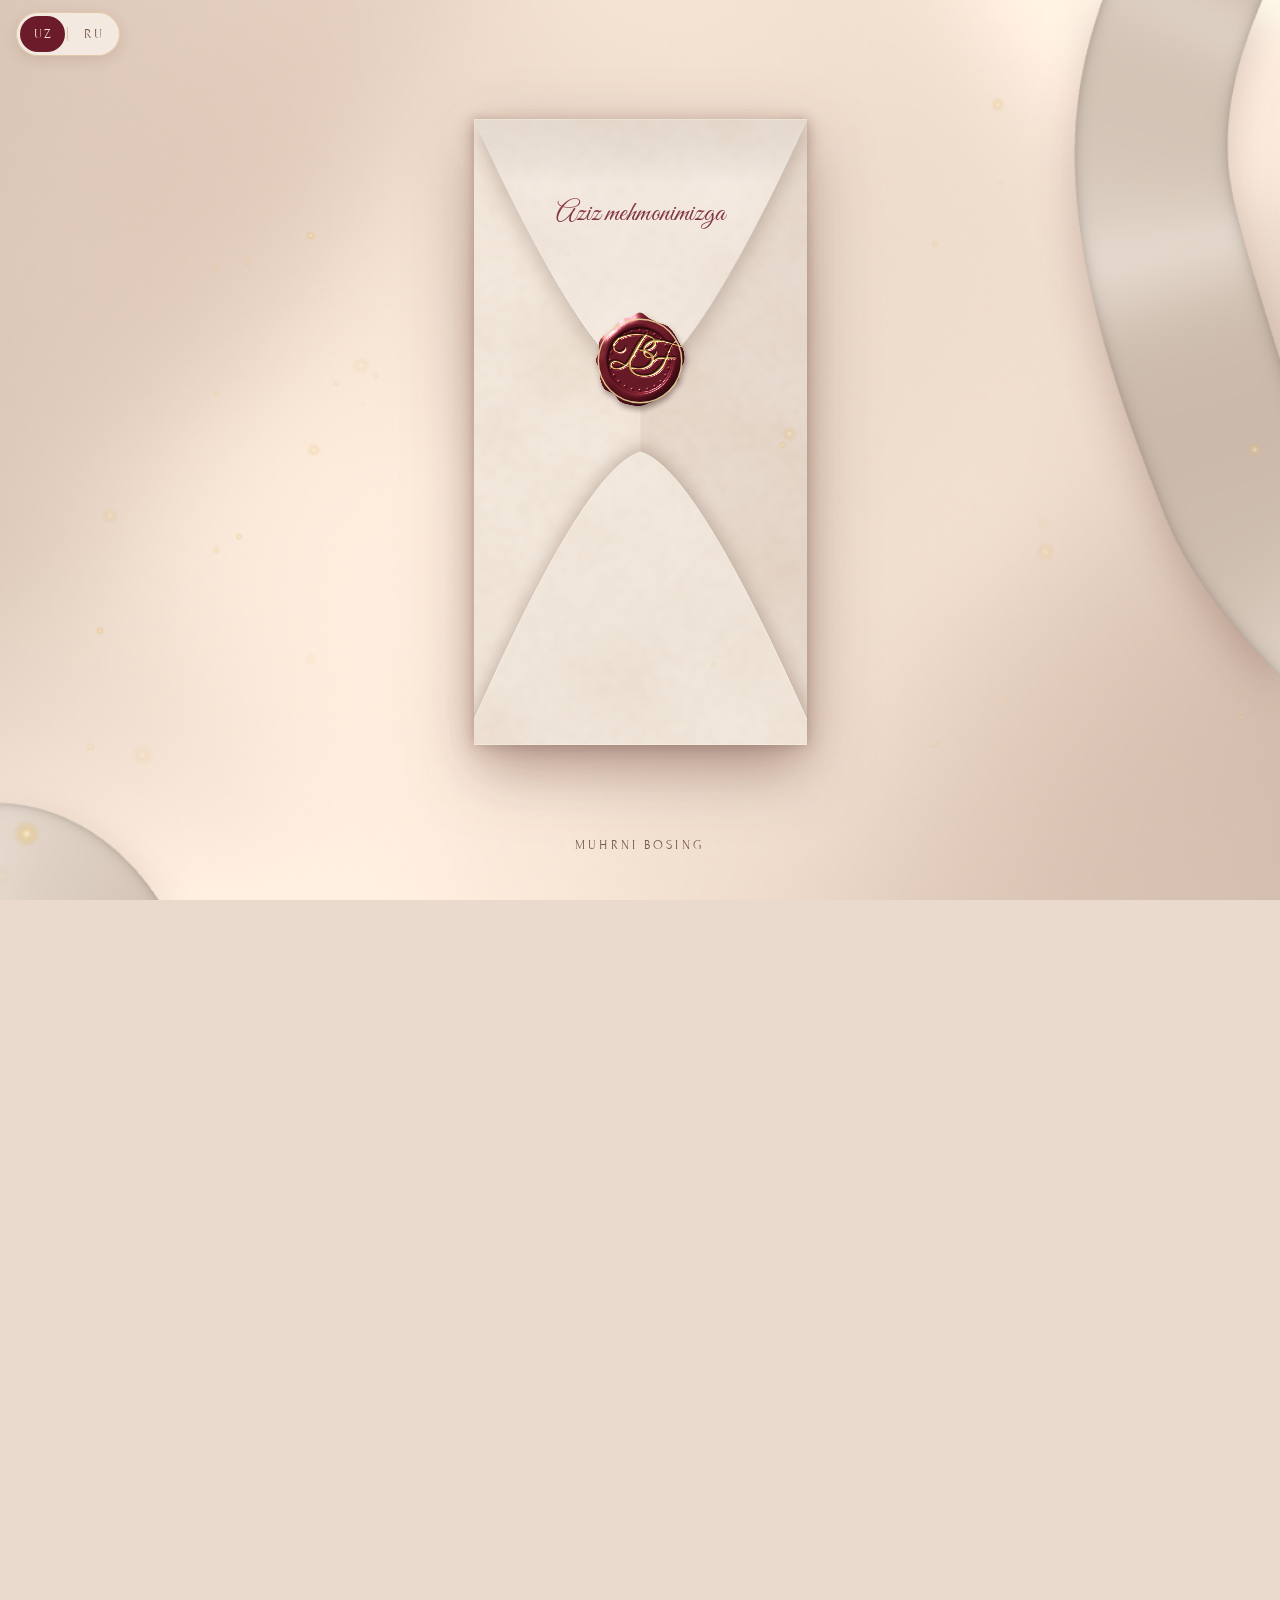
==== index.html @ 84302a56 "Свадебные приглашения Bekzod & Ferangiz - Сайт вечера (11.11.2026, Sofinur Hall): конверт, открытка," ====
<!doctype html>
<html lang="uz">
<head>
  <meta charset="UTF-8" />
  <meta name="viewport" content="width=device-width, initial-scale=1, viewport-fit=cover" />
  <title>Bekzod & Ferangiz · 11.11.2026</title>
  <meta name="description" content="Bekzod & Ferangiz — 11 noyabr 2026, Sofinur Hall, Buxoro. Sizni to‘yimizga taklif qilamiz · Приглашаем вас на нашу свадьбу" />
  <meta property="og:title" content="Bekzod & Ferangiz · 11.11.2026" />
  <meta property="og:description" content="Bu kunni sizsiz tasavvur qilolmaymiz · Без вас этот день не будет полным" />
  <meta name="theme-color" content="#e9dacd" />
  <link rel="icon" href="data:image/svg+xml,%3Csvg xmlns='http://www.w3.org/2000/svg' viewBox='0 0 64 64'%3E%3Ccircle cx='32' cy='32' r='30' fill='%236c1b2b'/%3E%3Ctext x='32' y='42' font-family='serif' font-size='28' text-anchor='middle' fill='%23e3c486'%3EB%26amp;F%3C/text%3E%3C/svg%3E" />
  <link rel="preload" href="assets/fonts/gv-latin.woff2" as="font" type="font/woff2" crossorigin />
  <link rel="preload" href="assets/fonts/fo-latin.woff2" as="font" type="font/woff2" crossorigin />
  <link rel="stylesheet" href="css/fonts.css" />
  <link rel="stylesheet" href="css/style.css" />
</head>
<body class="is-locked">
  <!-- шёлк и ленты (WebGL) -->
  <canvas id="silk" aria-hidden="true"></canvas>
  <canvas id="ribBack" aria-hidden="true"></canvas>

  <!-- верхняя панель -->
  <div class="topbar">
    <div class="lang" role="group" aria-label="Til / Язык">
      <button type="button" data-lang="uz" aria-pressed="true">UZ</button>
      <span class="lang__sep" aria-hidden="true"></span>
      <button type="button" data-lang="ru" aria-pressed="false">RU</button>
    </div>
    <button type="button" class="music" id="musicBtn" aria-pressed="false" hidden>
      <span class="music__bars" aria-hidden="true"><i></i><i></i><i></i><i></i></span>
      <span class="visually-hidden" data-i18n="music">Musiqa</span>
    </button>
  </div>

  <!-- ========== КОНВЕРТ ========== -->
  <div class="intro" id="intro">
    <div class="env" id="env">
      <canvas class="env__back" id="envBack"></canvas>
      <div class="env__slot" id="slot"></div>
      <canvas class="env__pocket" id="envPocket"></canvas>
      <div class="env__flapwrap" id="flapWrap">
        <div class="env__flap" id="flap">
          <div class="env__face env__face--out"><canvas id="flapOut"></canvas><div class="env__shade" id="shadeOut"></div></div>
          <div class="env__face env__face--in"><canvas id="flapIn"></canvas><div class="env__shade env__shade--in" id="shadeIn"></div></div>
          <button type="button" class="seal" id="seal" data-i18n-label="env.hint" aria-label="Muhrni bosing">
            <canvas id="sealCv" width="360" height="360"></canvas>
            <span class="seal__ring" aria-hidden="true"></span>
          </button>
        </div>
      </div>
    </div>
    <p class="intro__hint" id="hint" data-i18n="env.hint">Muhrni bosing</p>
    <canvas id="ribFront" aria-hidden="true"></canvas>
    <canvas id="dust" aria-hidden="true"></canvas>
  </div>

  <main id="main">
    <!-- ========== ОТКРЫТКА ========== -->
    <section class="hero" aria-label="Bekzod & Ferangiz">
      <div class="hero__home" id="cardHome">
        <canvas class="sprig sprig--r" id="sprigR" aria-hidden="true"></canvas>
        <canvas class="sprig sprig--l" id="sprigL" aria-hidden="true"></canvas>
        <article class="card" id="card">
          <svg class="card__orn" viewBox="0 0 300 72" aria-hidden="true"><use href="#ornA" /></svg>
          <p class="card__tag caps rv" data-i18n="card.tagline">IKKI YURAK · BIR TAQDIR</p>
          <h1 class="card__names">
            <span class="card__name script bur rvs" id="nGroom">Bekzod</span>
            <span class="card__amp script gold rvs">&amp;</span>
            <span class="card__name script bur rvs" id="nBride">Ferangiz</span>
          </h1>
          <svg class="card__div rvc" viewBox="0 0 320 24" aria-hidden="true"><use href="#divA" /></svg>
          <p class="card__invite caps rv"><span data-i18n="card.invite1">BU KUNNI SIZSIZ</span><br /><span data-i18n="card.invite2">TASAVVUR QILOLMAYMIZ</span></p>
          <div class="card__date">
            <p class="card__dcol caps cocoa rv" id="dWeek">CHORSHANBA</p>
            <span class="card__vr rvv" aria-hidden="true"></span>
            <p class="card__dmid">
              <span class="caps gold rv" id="dMonth">NOYABR</span>
              <span class="card__day caps bur rvc" id="dDay">11</span>
              <span class="caps gold rv" id="dYear">2026</span>
            </p>
            <span class="card__vr rvv" aria-hidden="true"></span>
            <p class="card__dcol rv"><span class="caps cocoa" data-i18n="card.time">SOAT</span><span class="card__time caps bur" id="dTime">18:00</span></p>
          </div>
          <svg class="card__orn card__orn--sm rvc" viewBox="0 0 300 72" aria-hidden="true"><use href="#ornA" /></svg>
          <p class="card__venue caps bur rv" id="cVenue">SOFINUR HALL</p>
          <p class="card__kind ital cocoa rv" id="cKind">To‘yxonasi · Buxoro</p>
          <p class="card__wait script rvs" data-i18n="card.wait">Sizni intiqlik bilan kutamiz!</p>
          <p class="card__hosts script bur rvs" data-i18n="card.hosts">Sharipovlar oilasi</p>
          <span class="card__sheen" aria-hidden="true"></span>
        </article>
      </div>
      <a class="scroll-cue" href="#countdown"><span data-i18n="scroll">Davomini ko‘rish</span><i aria-hidden="true"></i></a>
    </section>

    <!-- ========== ТАЙМЕР ========== -->
    <section class="sec" id="countdown">
      <svg class="sep write" viewBox="0 0 300 72" aria-hidden="true"><use href="#ornA" /></svg>
      <h2 class="sec__title script bur write" data-i18n="count.title">Baxtli kungacha</h2>
      <div class="count reveal" id="count">
        <div class="count__cell"><span class="count__num" data-unit="d">00</span><span class="count__lbl caps" data-i18n="count.days">kun</span></div>
        <div class="count__cell"><span class="count__num" data-unit="h">00</span><span class="count__lbl caps" data-i18n="count.hours">soat</span></div>
        <div class="count__cell"><span class="count__num" data-unit="m">00</span><span class="count__lbl caps" data-i18n="count.minutes">daqiqa</span></div>
        <div class="count__cell"><span class="count__num" data-unit="s">00</span><span class="count__lbl caps" data-i18n="count.seconds">soniya</span></div>
      </div>
      <p class="count__done script bur" id="countDone" hidden data-i18n="count.done">Bugun bizning to‘yimiz!</p>
    </section>

    <!-- ========== ПРОГРАММА ========== -->
    <section class="sec" id="program">
      <svg class="sep write" viewBox="0 0 300 72" aria-hidden="true"><use href="#ornA" /></svg>
      <p class="sec__kicker caps gold reveal" data-i18n="program.kicker">11 · XI · 2026</p>
      <h2 class="sec__title script bur write" data-i18n="program.title">To‘y dasturi</h2>
      <div class="panel prog-panel reveal"><ol class="prog" id="prog"></ol></div>
    </section>

    <!-- ========== МЕСТО ========== -->
    <section class="sec" id="venue">
      <svg class="sep write" viewBox="0 0 300 72" aria-hidden="true"><use href="#ornA" /></svg>
      <p class="sec__kicker caps gold reveal" data-i18n="venue.kicker">Bizni qayerdan topasiz</p>
      <h2 class="sec__title script bur write" data-i18n="venue.title">Manzil</h2>
      <div class="panel venue reveal">
        <p class="venue__name caps bur" id="vName">SOFINUR HALL</p>
        <p class="venue__kind ital cocoa" id="vKind">To‘yxonasi · Buxoro</p>
        <p class="venue__addr" id="vAddr"></p>
        <div class="venue__map" id="vMap"><button type="button" class="venue__mapcover" id="mapCover"><span class="caps" data-i18n="venue.mapTap">Xaritani ochish</span></button></div>
        <div class="venue__links">
          <a class="btn btn--ghost" id="lnkYandex" target="_blank" rel="noopener">Yandex</a>
          <a class="btn btn--ghost" id="lnk2gis" target="_blank" rel="noopener">2GIS</a>
          <a class="btn btn--ghost" id="lnkGoogle" target="_blank" rel="noopener">Google</a>
        </div>
      </div>
    </section>

    <!-- ========== ПРАВИЛА ========== -->
    <section class="sec" id="rules">
      <svg class="sep write" viewBox="0 0 300 72" aria-hidden="true"><use href="#ornA" /></svg>
      <p class="sec__kicker caps gold reveal" data-i18n="rules.kicker">Bir nechta kichik iltimos</p>
      <h2 class="sec__title script bur write" data-i18n="rules.title">To‘yimiz qoidalari</h2>
      <ul class="rules" id="rulesList"></ul>
      <button type="button" class="btn btn--ghost rules__agree reveal" id="agreeBtn" aria-pressed="false" data-i18n="rules.agree">Qoidalarga roziman</button>
    </section>

    <!-- ========== ОТВЕТ ГОСТЯ ========== -->
    <section class="sec" id="rsvp">
      <svg class="sep write" viewBox="0 0 300 72" aria-hidden="true"><use href="#ornA" /></svg>
      <h2 class="sec__title script bur write" data-i18n="rsvp.title">Kelasizmi?</h2>
      <p class="sec__sub reveal" id="rsvpSub"></p>
      <form class="panel form reveal" id="form" novalidate>
        <label class="field">
          <span class="field__lbl caps" data-i18n="rsvp.name">Ismingiz va familiyangiz</span>
          <input class="field__input" name="name" id="fName" autocomplete="name" maxlength="80" required data-i18n-ph="rsvp.namePh" />
        </label>
        <fieldset class="field">
          <legend class="field__lbl caps" data-i18n="rsvp.attend">To‘yga kela olasizmi?</legend>
          <div class="pills">
            <label class="pill"><input type="radio" name="attending" value="yes" /><span data-i18n="rsvp.yes">Albatta kelaman</span></label>
            <label class="pill"><input type="radio" name="attending" value="no" /><span data-i18n="rsvp.no">Afsuski, kela olmayman</span></label>
          </div>
        </fieldset>
        <div class="form__more" id="formMore">
          <div class="field">
            <span class="field__lbl caps" id="guestsLbl" data-i18n="rsvp.guests">Necha kishi bo‘lasiz (siz bilan)</span>
            <div class="stepper" role="group" aria-labelledby="guestsLbl">
              <button type="button" class="stepper__btn" data-step="-1" aria-label="−">−</button>
              <output class="stepper__val" id="guestsOut" aria-live="polite">1</output>
              <button type="button" class="stepper__btn" data-step="1" aria-label="+">+</button>
            </div>
          </div>
          <fieldset class="field">
            <legend class="field__lbl caps" data-i18n="rsvp.side">Kim tomondan?</legend>
            <div class="pills">
              <label class="pill"><input type="radio" name="side" value="groom" /><span data-i18n="rsvp.groomSide">Kuyov tomondan</span></label>
              <label class="pill"><input type="radio" name="side" value="bride" /><span data-i18n="rsvp.brideSide">Kelin tomondan</span></label>
            </div>
          </fieldset>
        </div>
        <label class="field">
          <span class="field__lbl caps" data-i18n="rsvp.message">Yoshlarga tilagingiz</span>
          <textarea class="field__input field__input--area" name="message" maxlength="600" rows="3" data-i18n-ph="rsvp.messagePh"></textarea>
        </label>
        <!-- ловушка для спам-ботов: люди это поле не видят -->
        <label class="hp" aria-hidden="true">Website<input name="website" tabindex="-1" autocomplete="off" /></label>
        <p class="form__err" id="formErr" role="alert"></p>
        <button type="submit" class="btn btn--bur" id="sendBtn"><span data-i18n="rsvp.send">Javobni yuborish</span></button>
      </form>
      <div class="panel thanks" id="thanks" hidden>
        <canvas class="thanks__seal" id="thanksSeal" width="360" height="360"></canvas>
        <p class="thanks__title script bur" data-i18n="rsvp.thanks">Rahmat!</p>
        <p class="thanks__text" id="thanksText"></p>
        <button type="button" class="btn btn--ghost" id="againBtn" data-i18n="rsvp.again">Javobni o‘zgartirish</button>
      </div>
    </section>

    <footer class="foot">
      <svg class="foot__orn" viewBox="0 0 300 72" aria-hidden="true"><use href="#ornA" /></svg>
      <p class="foot__wait script bur" data-i18n="footer.wait">Sizni intiqlik bilan kutamiz!</p>
      <p class="foot__hosts caps cocoa" data-i18n="footer.hosts">Sharipovlar oilasi</p>
      <p class="foot__mono script gold" id="footMono">B &amp; F</p>
    </footer>
  </main>

  <canvas id="leaves" aria-hidden="true"></canvas>
  <button type="button" class="swipe" id="swipe" aria-label="↓"><span data-i18n="scroll">Pastga suring</span><i class="swipe__chev" aria-hidden="true"></i></button>

  <audio id="audio" preload="none"></audio>

  <svg width="0" height="0" style="position:absolute" aria-hidden="true">
    <defs>
      <linearGradient id="gold" x1="0" y1="0" x2="1" y2="0.35">
        <stop offset="0" stop-color="#8a6330" /><stop offset="0.22" stop-color="#d4b06c" /><stop offset="0.38" stop-color="#f3e0aa" />
        <stop offset="0.55" stop-color="#b48a48" /><stop offset="0.74" stop-color="#e6cb90" /><stop offset="1" stop-color="#94692f" />
      </linearGradient>
      <g id="ornA">
        <path d="M150,14 C157,28 157,40 150,52 C143,40 143,28 150,14 Z" fill="url(#gold)" />
        <circle cx="150" cy="6" r="2.2" fill="url(#gold)" /><circle cx="150" cy="61" r="2.6" fill="url(#gold)" />
        <g id="ornHalf" fill="none" stroke="url(#gold)" stroke-linecap="round">
          <path d="M156,44 C172,52 188,44 183,34 C179,26 167,28 170,36" stroke-width="1.7" />
          <path d="M159,53 C190,64 222,44 253,48 C272,51 278,39 267,34 C258,31 251,40 259,44" stroke-width="1.6" />
          <path d="M176,62 C200,71 232,67 250,59" stroke-width="1.1" />
          <circle cx="214" cy="51" r="1.7" fill="url(#gold)" stroke="none" /><circle cx="284" cy="46" r="1.5" fill="url(#gold)" stroke="none" />
        </g>
        <use href="#ornHalf" transform="translate(300,0) scale(-1,1)" />
      </g>
      <g id="divA">
        <path d="M18,12 H138 M182,12 H302" stroke="url(#gold)" stroke-width="1.2" fill="none" />
        <path d="M160,3 L167,12 L160,21 L153,12 Z" fill="url(#gold)" />
        <circle cx="145" cy="12" r="1.9" fill="url(#gold)" /><circle cx="175" cy="12" r="1.9" fill="url(#gold)" />
      </g>
    </defs>
  </svg>

  <script src="https://cdn.jsdelivr.net/npm/gsap@3.12.5/dist/gsap.min.js"></script>
  <script src="js/config.js"></script>
  <script src="js/satin.js"></script>
  <script src="js/bake.js"></script>
  <script src="js/ribbons.js"></script>
  <script src="js/main.js"></script>
</body>
</html>
---- css/fonts.css ----
@font-face {
  font-family: 'Forum';
  font-style: normal;
  font-weight: 400;
  font-display: swap;
  src: url(../assets/fonts/fo-cyrillic-ext.woff2) format('woff2');
  unicode-range: U+0460-052F, U+1C80-1C8A, U+20B4, U+2DE0-2DFF, U+A640-A69F, U+FE2E-FE2F;
}
@font-face {
  font-family: 'Forum';
  font-style: normal;
  font-weight: 400;
  font-display: swap;
  src: url(../assets/fonts/fo-cyrillic.woff2) format('woff2');
  unicode-range: U+0301, U+0400-045F, U+0490-0491, U+04B0-04B1, U+2116;
}
@font-face {
  font-family: 'Forum';
  font-style: normal;
  font-weight: 400;
  font-display: swap;
  src: url(../assets/fonts/fo-latin-ext.woff2) format('woff2');
  unicode-range: U+0100-02BA, U+02BD-02C5, U+02C7-02CC, U+02CE-02D7, U+02DD-02FF, U+0304, U+0308, U+0329, U+1D00-1DBF, U+1E00-1E9F, U+1EF2-1EFF, U+2020, U+20A0-20AB, U+20AD-20C4, U+2113, U+2C60-2C7F, U+A720-A7FF;
}
@font-face {
  font-family: 'Forum';
  font-style: normal;
  font-weight: 400;
  font-display: swap;
  src: url(../assets/fonts/fo-latin.woff2) format('woff2');
  unicode-range: U+0000-00FF, U+0131, U+0152-0153, U+02BB-02BC, U+02C6, U+02DA, U+02DC, U+0304, U+0308, U+0329, U+2000-206F, U+20AC, U+2122, U+2191, U+2193, U+2212, U+2215, U+FEFF, U+FFFD;
}
@font-face {
  font-family: 'Cormorant Garamond';
  font-style: italic;
  font-weight: 500;
  font-display: swap;
  src: url(../assets/fonts/cgi-cyrillic-ext.woff2) format('woff2');
  unicode-range: U+0460-052F, U+1C80-1C8A, U+20B4, U+2DE0-2DFF, U+A640-A69F, U+FE2E-FE2F;
}
@font-face {
  font-family: 'Cormorant Garamond';
  font-style: italic;
  font-weight: 500;
  font-display: swap;
  src: url(../assets/fonts/cgi-cyrillic.woff2) format('woff2');
  unicode-range: U+0301, U+0400-045F, U+0490-0491, U+04B0-04B1, U+2116;
}
@font-face {
  font-family: 'Cormorant Garamond';
  font-style: italic;
  font-weight: 500;
  font-display: swap;
  src: url(../assets/fonts/cgi-latin-ext.woff2) format('woff2');
  unicode-range: U+0100-02BA, U+02BD-02C5, U+02C7-02CC, U+02CE-02D7, U+02DD-02FF, U+0304, U+0308, U+0329, U+1D00-1DBF, U+1E00-1E9F, U+1EF2-1EFF, U+2020, U+20A0-20AB, U+20AD-20C4, U+2113, U+2C60-2C7F, U+A720-A7FF;
}
@font-face {
  font-family: 'Cormorant Garamond';
  font-style: italic;
  font-weight: 500;
  font-display: swap;
  src: url(../assets/fonts/cgi-latin.woff2) format('woff2');
  unicode-range: U+0000-00FF, U+0131, U+0152-0153, U+02BB-02BC, U+02C6, U+02DA, U+02DC, U+0304, U+0308, U+0329, U+2000-206F, U+20AC, U+2122, U+2191, U+2193, U+2212, U+2215, U+FEFF, U+FFFD;
}
@font-face {
  font-family: 'Cormorant Garamond';
  font-style: normal;
  font-weight: 600;
  font-display: swap;
  src: url(../assets/fonts/cg-cyrillic-ext.woff2) format('woff2');
  unicode-range: U+0460-052F, U+1C80-1C8A, U+20B4, U+2DE0-2DFF, U+A640-A69F, U+FE2E-FE2F;
}
@font-face {
  font-family: 'Cormorant Garamond';
  font-style: normal;
  font-weight: 600;
  font-display: swap;
  src: url(../assets/fonts/cg-cyrillic.woff2) format('woff2');
  unicode-range: U+0301, U+0400-045F, U+0490-0491, U+04B0-04B1, U+2116;
}
@font-face {
  font-family: 'Cormorant Garamond';
  font-style: normal;
  font-weight: 600;
  font-display: swap;
  src: url(../assets/fonts/cg-latin-ext.woff2) format('woff2');
  unicode-range: U+0100-02BA, U+02BD-02C5, U+02C7-02CC, U+02CE-02D7, U+02DD-02FF, U+0304, U+0308, U+0329, U+1D00-1DBF, U+1E00-1E9F, U+1EF2-1EFF, U+2020, U+20A0-20AB, U+20AD-20C4, U+2113, U+2C60-2C7F, U+A720-A7FF;
}
@font-face {
  font-family: 'Cormorant Garamond';
  font-style: normal;
  font-weight: 600;
  font-display: swap;
  src: url(../assets/fonts/cg-latin.woff2) format('woff2');
  unicode-range: U+0000-00FF, U+0131, U+0152-0153, U+02BB-02BC, U+02C6, U+02DA, U+02DC, U+0304, U+0308, U+0329, U+2000-206F, U+20AC, U+2122, U+2191, U+2193, U+2212, U+2215, U+FEFF, U+FFFD;
}
@font-face {
  font-family: 'Great Vibes';
  font-style: normal;
  font-weight: 400;
  font-display: swap;
  src: url(../assets/fonts/gv-cyrillic-ext.woff2) format('woff2');
  unicode-range: U+0460-052F, U+1C80-1C8A, U+20B4, U+2DE0-2DFF, U+A640-A69F, U+FE2E-FE2F;
}
@font-face {
  font-family: 'Great Vibes';
  font-style: normal;
  font-weight: 400;
  font-display: swap;
  src: url(../assets/fonts/gv-cyrillic.woff2) format('woff2');
  unicode-range: U+0301, U+0400-045F, U+0490-0491, U+04B0-04B1, U+2116;
}
@font-face {
  font-family: 'Great Vibes';
  font-style: normal;
  font-weight: 400;
  font-display: swap;
  src: url(../assets/fonts/gv-latin-ext.woff2) format('woff2');
  unicode-range: U+0100-02BA, U+02BD-02C5, U+02C7-02CC, U+02CE-02D7, U+02DD-02FF, U+0304, U+0308, U+0329, U+1D00-1DBF, U+1E00-1E9F, U+1EF2-1EFF, U+2020, U+20A0-20AB, U+20AD-20C4, U+2113, U+2C60-2C7F, U+A720-A7FF;
}
@font-face {
  font-family: 'Great Vibes';
  font-style: normal;
  font-weight: 400;
  font-display: swap;
  src: url(../assets/fonts/gv-latin.woff2) format('woff2');
  unicode-range: U+0000-00FF, U+0131, U+0152-0153, U+02BB-02BC, U+02C6, U+02DA, U+02DC, U+0304, U+0308, U+0329, U+2000-206F, U+20AC, U+2122, U+2191, U+2193, U+2212, U+2215, U+FEFF, U+FFFD;
}
---- css/style.css ----
/* ============================================================
   Атлас и золото — сайт-приглашение
   ============================================================ */
:root {
  --silk: #e9dacd;
  --pearl: #fbf6ef;
  --cocoa: #7a5a4c;
  --bur: #6c1b2b;
  --bur-2: #93394a;
  --gold: #c9a25e;
  --gold-l: #ecd49c;
  --ink: #4b3a33;
  --shadow: 0 30px 60px rgba(80, 35, 30, .20), 0 8px 16px rgba(80, 35, 30, .12);
  --cw: min(92vw, 440px);                 /* ширина открытки */
  --u: calc(var(--cw) / 780);             /* единица макета открытки (как в видео: 780) */
  --ew: min(80vw, 37svh, 380px);          /* ширина конверта */
  --k: calc(var(--ew) / 830);             /* единица конверта (830 × 1560) */
  --ease: cubic-bezier(.2, .7, .2, 1);
}
@supports not (height: 1svh) { :root { --ew: min(80vw, 37vh, 380px); } }

* { box-sizing: border-box; margin: 0; padding: 0; }
html { -webkit-text-size-adjust: 100%; scroll-behavior: smooth; background: var(--silk); overflow-x: hidden; }
@supports (overflow: clip) { html, body { overflow-x: clip; } }
body {
  min-height: 100vh; color: var(--ink); background: var(--silk);
  font-family: "Cormorant Garamond", Georgia, serif; font-weight: 500; font-size: 18px; line-height: 1.5;
  -webkit-font-smoothing: antialiased; overflow-x: hidden;
}
body.is-locked { overflow: hidden; height: 100svh; }
body.is-locked #main { visibility: hidden; }   /* до вскрытия видно только конверт (открытка лежит внутри него) */
button { font: inherit; color: inherit; background: none; border: 0; cursor: pointer; }
a { color: inherit; }
[hidden] { display: none !important; }
.visually-hidden { position: absolute; width: 1px; height: 1px; overflow: hidden; clip: rect(0 0 0 0); white-space: nowrap; }

/* ---------- типографика ---------- */
.caps { font-family: "Forum", "Cormorant Garamond", serif; font-weight: 400; letter-spacing: .16em; }
.script { font-family: "Great Vibes", cursive; font-weight: 400; letter-spacing: 0; }
:lang(ru) .script { word-spacing: .14em; }
.ital { font-style: italic; }
.cocoa { color: var(--cocoa); }
/* градиентная заливка текста; запас по краям, чтобы росчерки не обрезались */
.bur, .gold { -webkit-background-clip: text; background-clip: text; color: transparent; }
.bur { background-image: linear-gradient(180deg, #93394a 22%, #6c1b2b 52%, #4d0e1b 80%); }
.gold {
  background-image: linear-gradient(100deg, #8a6330 0%, #c9a25e 18%, #f3e0aa 30%, #b48a48 44%, #e6cb90 58%, #9b7136 74%, #d8b878 88%, #8f672f 100%);
  background-size: 260% 100%; background-position: var(--g, 35%) 0;
}
.script.bur, .script.gold { display: inline-block; padding: .28em .4em; margin: -.28em -.4em; }

/* ---------- фон ---------- */
#silk, #ribBack { position: fixed; inset: 0; width: 100%; height: 100%; pointer-events: none; }
#silk { z-index: 0; }
#ribBack { z-index: 1; filter: drop-shadow(0 16px 20px rgba(80, 35, 30, .22)); }
main { position: relative; z-index: 2; }

/* ---------- верхняя панель ---------- */
.topbar {
  position: fixed; z-index: 60; top: max(12px, env(safe-area-inset-top)); left: 0; right: 0;
  display: flex; justify-content: space-between; align-items: center; padding: 0 16px; pointer-events: none;
}
.topbar > * { pointer-events: auto; }
.lang {
  display: flex; align-items: center; gap: 2px; padding: 4px; border-radius: 99px;
  background: rgba(251, 246, 239, .72); box-shadow: 0 4px 14px rgba(80, 35, 30, .12), inset 0 0 0 1px rgba(201, 162, 94, .45);
  -webkit-backdrop-filter: blur(8px); backdrop-filter: blur(8px);
}
.lang button { font-family: "Forum", serif; font-size: 14px; letter-spacing: .14em; padding: 8px 12px 7px 14px; border-radius: 99px; color: var(--cocoa); transition: background .3s, color .3s; }
.lang button[aria-pressed="true"] { background: var(--bur); color: #f6e7c8; }
.lang__sep { width: 1px; height: 14px; background: rgba(201, 162, 94, .5); }
.music {
  width: 44px; height: 44px; border-radius: 50%; display: grid; place-items: center;
  background: rgba(251, 246, 239, .72); box-shadow: 0 4px 14px rgba(80, 35, 30, .12), inset 0 0 0 1px rgba(201, 162, 94, .45);
  -webkit-backdrop-filter: blur(8px); backdrop-filter: blur(8px);
}
.music__bars { display: flex; gap: 3px; align-items: flex-end; height: 16px; }
.music__bars i { width: 2.5px; height: 4px; border-radius: 2px; background: var(--bur); transition: height .3s; }
.music[aria-pressed="true"] .music__bars i { animation: bars 1s var(--ease) infinite alternate; }
.music[aria-pressed="true"] .music__bars i:nth-child(2) { animation-delay: -.3s; }
.music[aria-pressed="true"] .music__bars i:nth-child(3) { animation-delay: -.6s; }
.music[aria-pressed="true"] .music__bars i:nth-child(4) { animation-delay: -.15s; }
@keyframes bars { from { height: 4px; } to { height: 16px; } }

/* ============================================================
   КОНВЕРТ
   ============================================================ */
.intro { position: fixed; inset: 0; z-index: 40; display: grid; place-items: center; overflow: hidden; }
.intro.is-gone { display: none; }
.env { position: relative; width: var(--ew); height: calc(var(--ew) * 1560 / 830); margin-top: -4svh; opacity: 0; }
.intro__hint { opacity: 0; }
.env canvas { position: absolute; left: 0; top: 0; display: block; }
.env__back, .env__pocket { width: 100%; height: 100%; }
.env__back { z-index: 1; filter: drop-shadow(0 24px 34px rgba(80, 40, 30, .28)) drop-shadow(0 5px 9px rgba(80, 40, 30, .16)); }
.env__slot { position: absolute; inset: 0; z-index: 2; }
.env__pocket { z-index: 3; filter: drop-shadow(0 -2px 4px rgba(80, 40, 30, .18)); }
.env__flapwrap {
  position: absolute; left: 0; top: 0; width: 100%; height: calc(var(--k) * 660); z-index: 4;
  perspective: calc(var(--ew) * 3); perspective-origin: 50% 85%;
}
.env__flap { position: absolute; inset: 0; transform-origin: 50% 0; transform-style: preserve-3d; }
.env__face { position: absolute; inset: 0; -webkit-backface-visibility: hidden; backface-visibility: hidden; }
.env__face--in { transform: rotateX(180deg); }
.env__face canvas { width: 100%; height: 100%; }
.env__face--out canvas { filter: drop-shadow(0 8px 10px rgba(80, 45, 30, .24)); }
.env__shade { position: absolute; inset: 0; opacity: 0; pointer-events: none;
  background: linear-gradient(180deg, rgba(70, 40, 30, 0), rgba(70, 40, 30, .55)); clip-path: polygon(0 0, 100% 0, 54% 97%, 46% 97%); }
.env__shade--in { background: linear-gradient(0deg, rgba(20, 0, 5, 0), rgba(20, 0, 5, .6)); clip-path: polygon(0 100%, 100% 100%, 54% 3%, 46% 3%); }

.seal {
  position: absolute; left: calc(var(--k) * 265); top: calc(var(--k) * 452); width: calc(var(--k) * 300); height: calc(var(--k) * 300);
  -webkit-backface-visibility: hidden; backface-visibility: hidden; border-radius: 50%; -webkit-tap-highlight-color: transparent;
}
.seal canvas { width: 100%; height: 100%; display: block; }
.seal__ring {
  position: absolute; inset: 16%; border-radius: 50%; box-shadow: 0 0 0 1.5px rgba(236, 212, 156, .9);
  animation: ring 2.4s var(--ease) infinite; pointer-events: none;
}
@keyframes ring { 0% { transform: scale(.92); opacity: 0; } 25% { opacity: .9; } 100% { transform: scale(1.55); opacity: 0; } }
.seal:focus-visible { outline: 2px solid var(--gold); outline-offset: 4px; }
.intro__hint {
  position: absolute; left: 0; right: 0; bottom: max(5svh, env(safe-area-inset-bottom)); text-align: center;
  font-family: "Forum", serif; letter-spacing: .24em; text-transform: uppercase; font-size: 13px; color: var(--cocoa);
  animation: breathe 2.4s ease-in-out infinite;
}
@keyframes breathe { 50% { opacity: .45; } }
#ribFront, #dust { position: absolute; inset: 0; width: 100%; height: 100%; pointer-events: none; }
#ribFront { z-index: 5; filter: drop-shadow(0 22px 26px rgba(80, 35, 30, .28)); }
#dust { z-index: 6; }

/* ============================================================
   ОТКРЫТКА
   ============================================================ */
.hero { overflow-x: hidden; overflow-x: clip; min-height: 100svh; padding: calc(70px + env(safe-area-inset-top)) 0 40px; display: flex; flex-direction: column; align-items: center; }
.hero__home { width: var(--cw); }
.card {
  position: relative; width: var(--cw); margin: 0 auto; text-align: center; overflow: hidden;
  padding: calc(var(--u) * 66) calc(var(--u) * 46) calc(var(--u) * 86);
  border-radius: calc(var(--cw) / 2) calc(var(--cw) / 2) 14px 14px;
  background: var(--pearl) var(--paper, none) center / 390px auto;
  box-shadow: var(--shadow), inset 0 0 0 calc(var(--u) * 3.2) #cfac68;
  transform-origin: 0 0;
}
.card::before, .card::after { content: ""; position: absolute; pointer-events: none; border-style: solid; border-color: #c9a25e; }
.card::before { inset: calc(var(--u) * 28); border-width: 1px; border-radius: calc(var(--cw) / 2 - var(--u) * 28) calc(var(--cw) / 2 - var(--u) * 28) 6px 6px; opacity: .9; }
.card::after { inset: calc(var(--u) * 38); border-width: .6px; border-radius: calc(var(--cw) / 2 - var(--u) * 38) calc(var(--cw) / 2 - var(--u) * 38) 4px 4px; opacity: .7; }
.card > * { position: relative; z-index: 1; }
.card__orn { display: block; width: calc(var(--u) * 300); height: calc(var(--u) * 72); margin: 0 auto; }
.card__orn--sm { width: calc(var(--u) * 240); height: calc(var(--u) * 58); margin-top: calc(var(--u) * 34); }
.card__tag { margin-top: calc(var(--u) * 46); font-size: max(11px, calc(var(--u) * 28)); letter-spacing: .2em; text-indent: .2em; color: var(--cocoa); }
.card__names { display: flex; flex-direction: column; align-items: center; margin-top: calc(var(--u) * 14); font-weight: 400; }
.card__name { font-size: calc(var(--u) * 148); line-height: 1.1; }
.card__amp { font-size: calc(var(--u) * 84); line-height: .9; margin-block: calc(var(--u) * -20) calc(var(--u) * -24) !important; }
.card__div { display: block; width: calc(var(--u) * 320); height: calc(var(--u) * 24); margin: calc(var(--u) * 26) auto 0; }
.card__invite { margin-top: calc(var(--u) * 28); font-size: max(12px, calc(var(--u) * 29)); line-height: 1.5; letter-spacing: .16em; text-indent: .16em; color: #6e2232; }
.card__date { display: flex; align-items: center; justify-content: center; margin-top: calc(var(--u) * 40); }
.card__dcol { width: calc(var(--u) * 230); display: flex; flex-direction: column; align-items: center; font-size: max(11px, calc(var(--u) * 26)); letter-spacing: .1em; }
.card__vr { width: 1px; align-self: stretch; background: linear-gradient(180deg, rgba(201, 162, 94, 0), #c9a25e 20%, #ecd49c 50%, #b48a48 80%, rgba(201, 162, 94, 0)); }
.card__dmid { width: calc(var(--u) * 200); display: flex; flex-direction: column; align-items: center; font-size: max(11px, calc(var(--u) * 28)); letter-spacing: .2em; }
.card__day { font-size: calc(var(--u) * 112); line-height: 1.05; letter-spacing: 0; padding: 0 .1em; }
.card__time { font-size: max(16px, calc(var(--u) * 42)); letter-spacing: .04em; margin-top: calc(var(--u) * 6); }
.card__venue { margin-top: calc(var(--u) * 12); font-size: max(17px, calc(var(--u) * 46)); letter-spacing: .12em; text-indent: .12em; display: inline-block; padding: .1em .3em; }
.card__kind { font-size: max(14px, calc(var(--u) * 34)); line-height: 1.3; }
.card__wait { margin-top: calc(var(--u) * 26); font-size: max(20px, calc(var(--u) * 48)); line-height: 1.2; color: #84464f; padding: 0 .3em; }
.card__hosts { font-size: max(26px, calc(var(--u) * 68)); line-height: 1.15; }
.card__sheen { position: absolute !important; z-index: 3 !important; top: 0; bottom: 0; left: -60%; width: 40%; pointer-events: none; opacity: 0;
  background: linear-gradient(90deg, rgba(255, 255, 255, 0), rgba(255, 250, 235, .75), rgba(255, 255, 255, 0)); mix-blend-mode: soft-light; transform: skewX(-16deg); }

/* проявление текста: мягкая маска слева направо (rv), «письмо» (rvs), из центра (rvc) */
.js .rv, .js .rvs, .js .rvc, .js .rvv { -webkit-mask-repeat: no-repeat; mask-repeat: no-repeat; }
.js .rvv { -webkit-mask-image: linear-gradient(180deg, #000 80%, transparent); mask-image: linear-gradient(180deg, #000 80%, transparent);
  -webkit-mask-size: 100% calc(var(--p, 1) * 125%); mask-size: 100% calc(var(--p, 1) * 125%); }
.js .rv { -webkit-mask-image: linear-gradient(90deg, #000 74%, transparent); mask-image: linear-gradient(90deg, #000 74%, transparent);
  -webkit-mask-size: calc(var(--p, 1) * 136%) 100%; mask-size: calc(var(--p, 1) * 136%) 100%; }
.js .rvs { -webkit-mask-image: linear-gradient(90deg, #000 88%, transparent); mask-image: linear-gradient(90deg, #000 88%, transparent);
  -webkit-mask-size: calc(var(--p, 1) * 114%) 100%; mask-size: calc(var(--p, 1) * 114%) 100%; }
.js .rvc { -webkit-mask-image: linear-gradient(90deg, transparent, #000 18%, #000 82%, transparent); mask-image: linear-gradient(90deg, transparent, #000 18%, #000 82%, transparent);
  -webkit-mask-position: 50% 0; mask-position: 50% 0; -webkit-mask-size: calc(var(--p, 1) * 140%) 100%; mask-size: calc(var(--p, 1) * 140%) 100%; }

.scroll-cue { margin-top: 26px; display: flex; flex-direction: column; align-items: center; gap: 8px; text-decoration: none;
  font-family: "Forum", serif; font-size: 12px; letter-spacing: .24em; text-transform: uppercase; color: var(--cocoa); opacity: 0; transition: opacity 1s; }
.scroll-cue.is-on { opacity: 1; }
.scroll-cue i { width: 1px; height: 34px; background: linear-gradient(var(--gold), transparent); animation: cue 2s var(--ease) infinite; transform-origin: top; }
@keyframes cue { 0% { transform: scaleY(0); } 60% { transform: scaleY(1); opacity: 1; } 100% { transform: scaleY(1); opacity: 0; } }

/* ============================================================
   РАЗДЕЛЫ
   ============================================================ */
.sec { width: min(92vw, 560px); margin: 0 auto; padding: 64px 0; text-align: center; }
.sec__kicker { font-size: 13px; letter-spacing: .24em; text-indent: .24em; margin-bottom: 4px; text-transform: uppercase; }
.sec__title { font-size: clamp(46px, 13vw, 68px); line-height: 1.15; }
.sec__sub { margin: 10px auto 0; max-width: 30em; color: var(--cocoa); font-style: italic; font-size: 19px; }
.panel {
  position: relative; margin-top: 26px; padding: 30px 22px; border-radius: 24px; text-align: center;
  background: var(--pearl) var(--paper, none) center / 390px auto;
  box-shadow: var(--shadow), inset 0 0 0 1px rgba(201, 162, 94, .55), inset 0 0 0 7px var(--pearl), inset 0 0 0 7.6px rgba(201, 162, 94, .35);
}

/* появление при прокрутке */
.js .reveal { opacity: 0; transform: translateY(18px); transition: opacity 1.1s var(--ease), transform 1.3s var(--ease); }
.js .reveal.is-in { opacity: 1; transform: none; }

/* таймер */
.count { margin-top: 24px; display: grid; grid-template-columns: repeat(4, 1fr); gap: 10px; }
.count__cell {
  position: relative; padding: 26px 4px 16px; border-radius: 999px 999px 14px 14px; background: var(--pearl) var(--paper, none) center / 390px auto;
  box-shadow: 0 16px 30px rgba(80, 35, 30, .14), inset 0 0 0 1px rgba(201, 162, 94, .6), inset 0 0 0 5px var(--pearl), inset 0 0 0 5.6px rgba(201, 162, 94, .35);
  display: flex; flex-direction: column; align-items: center;
}
.count__num { font-family: "Forum", serif; font-size: clamp(30px, 9vw, 44px); line-height: 1.1; color: var(--bur); font-variant-numeric: tabular-nums; }
.count__lbl { margin-top: 4px; font-size: 11px; letter-spacing: .16em; color: var(--cocoa); }
.count__done { margin-top: 18px; font-size: 44px; }

/* программа */
.prog-panel { padding: 22px 16px 22px 8px; }
.prog { list-style: none; margin: 0 auto; position: relative; max-width: 420px; text-align: left; }
.prog::before { content: ""; position: absolute; left: 86px; top: 10px; bottom: 10px; width: 1px;
  background: linear-gradient(180deg, rgba(201, 162, 94, 0), #c9a25e 8%, #c9a25e 92%, rgba(201, 162, 94, 0)); transform-origin: top; transform: scaleY(var(--line, 0)); transition: transform 2.2s var(--ease); }
.prog.is-in::before { --line: 1; }
.prog__item { position: relative; display: grid; grid-template-columns: 70px 1fr; column-gap: 34px; padding: 14px 0; }
.prog__item::before { content: ""; position: absolute; left: 82px; top: 25px; width: 9px; height: 9px; transform: rotate(45deg); background: linear-gradient(135deg, #f3e0aa, #b48a48); box-shadow: 0 0 0 4px var(--pearl); }
.prog__time { font-family: "Forum", serif; font-size: 24px; letter-spacing: .04em; text-align: right; line-height: 1.2; }
.prog__title { font-weight: 600; font-size: 21px; line-height: 1.25; color: var(--bur); }
.prog__note { font-style: italic; color: var(--cocoa); font-size: 17px; line-height: 1.35; }

/* место */
.venue__name { font-size: clamp(26px, 8vw, 34px); letter-spacing: .12em; text-indent: .12em; display: inline-block; padding: .1em .3em; }
.venue__kind { font-size: 20px; }
.venue__addr { margin-top: 4px; color: var(--cocoa); font-size: 17px; }
.venue__map { margin: 20px auto 0; height: 300px; border-radius: 160px 160px 14px 14px; overflow: hidden; background: #efe4d8;
  box-shadow: inset 0 0 0 1px rgba(201, 162, 94, .6), 0 10px 24px rgba(80, 35, 30, .12); }
.venue__map iframe { width: 100%; height: 100%; border: 0; display: block; }
.venue__links { margin-top: 18px; display: flex; gap: 6px; justify-content: center; flex-wrap: wrap; }
.venue__links .btn { flex: 1 1 0; min-width: 0; padding-inline: 8px; }

/* кнопки */
.btn { display: inline-flex; align-items: center; justify-content: center; min-height: 46px; padding: 12px 18px 11px; border-radius: 99px;
  font-family: "Forum", serif; font-size: 13.5px; letter-spacing: .14em; text-transform: uppercase; text-decoration: none; transition: transform .3s var(--ease), background .3s, box-shadow .3s, color .3s; }
.btn:active { transform: scale(.97); }
.btn--ghost { color: var(--bur); box-shadow: inset 0 0 0 1px rgba(201, 162, 94, .8); background: rgba(251, 246, 239, .6); }
.btn--ghost:hover { background: rgba(251, 246, 239, .95); }
.btn--bur { color: #f6e7c8; background: linear-gradient(180deg, #8b3343, #6c1b2b 60%, #55111f); box-shadow: 0 10px 24px rgba(108, 27, 43, .3), inset 0 0 0 1px rgba(236, 212, 156, .55); width: 100%; min-height: 54px; font-size: 15px; }
.btn--bur:disabled { opacity: .7; }

/* правила */
.rules { list-style: none; margin-top: 26px; display: grid; gap: 14px; }
.rule { text-align: left; display: grid; grid-template-columns: 52px 1fr; gap: 14px; align-items: start; padding: 22px 20px; }
.rule .panel, .rule { margin: 0; }
.rule__icon { width: 52px; height: 52px; border-radius: 50%; display: grid; place-items: center; box-shadow: inset 0 0 0 1px rgba(201, 162, 94, .7); }
.rule__icon svg { width: 28px; height: 28px; }
.rule__title { font-weight: 600; font-size: 21px; line-height: 1.25; color: var(--bur); }
.rule__text { color: var(--ink); font-size: 17.5px; line-height: 1.45; margin-top: 3px; }
.rules__agree { margin-top: 22px; }
.rules__agree[aria-pressed="true"] { background: var(--bur); color: #f6e7c8; }

/* форма */
.form { text-align: left; display: grid; gap: 20px; padding: 30px 22px 26px; }
.field { border: 0; display: grid; gap: 8px; min-width: 0; }
.field__lbl { font-size: 12px; letter-spacing: .16em; color: var(--cocoa); padding: 0; }
.field__input { width: 100%; font: inherit; font-size: 19px; color: var(--ink); padding: 12px 14px; border-radius: 12px; border: 0; outline: 0;
  background: rgba(255, 255, 255, .7); box-shadow: inset 0 0 0 1px rgba(201, 162, 94, .55); transition: box-shadow .3s; }
.field__input:focus { box-shadow: inset 0 0 0 1.5px var(--bur); }
.field__input::placeholder { color: #b39f92; font-style: italic; }
.field__input--area { resize: vertical; min-height: 92px; }
.pills { display: grid; grid-template-columns: 1fr 1fr; gap: 8px; }
.pill { position: relative; }
.pill input { position: absolute; opacity: 0; inset: 0; cursor: pointer; }
.pill span { display: flex; align-items: center; justify-content: center; text-align: center; min-height: 52px; padding: 8px 10px; border-radius: 14px; font-size: 17px; line-height: 1.2;
  background: rgba(255, 255, 255, .6); box-shadow: inset 0 0 0 1px rgba(201, 162, 94, .55); transition: background .3s, color .3s, box-shadow .3s; }
.pill input:checked + span { background: var(--bur); color: #f6e7c8; box-shadow: inset 0 0 0 1px rgba(236, 212, 156, .6), 0 6px 16px rgba(108, 27, 43, .25); }
.pill input:focus-visible + span { outline: 2px solid var(--gold); outline-offset: 2px; }
.form__more { display: grid; gap: 20px; overflow: hidden; transition: max-height .6s var(--ease), opacity .5s; max-height: 400px; }
.form__more.is-hidden { max-height: 0; opacity: 0; }
.stepper { display: flex; align-items: center; gap: 10px; }
.stepper__btn { width: 46px; height: 46px; border-radius: 50%; font-size: 24px; color: var(--bur); box-shadow: inset 0 0 0 1px rgba(201, 162, 94, .7); background: rgba(255, 255, 255, .6); }
.stepper__val { min-width: 44px; text-align: center; font-family: "Forum", serif; font-size: 30px; color: var(--bur); }
.hp { position: absolute; left: -9999px; width: 1px; height: 1px; overflow: hidden; }
.form__err { min-height: 0; color: #a0283a; font-size: 16px; text-align: center; }
.form__err:empty { display: none; }
.thanks { margin-top: 26px; padding: 34px 22px; display: flex; flex-direction: column; align-items: center; gap: 6px; }
.thanks__seal { width: 120px; height: 120px; }
.thanks__title { font-size: 56px; line-height: 1.2; }
.thanks__text { font-size: 19px; color: var(--ink); margin-bottom: 14px; max-width: 24em; }

/* подвал */
.foot { padding: 30px 16px calc(70px + env(safe-area-inset-bottom)); text-align: center; display: flex; flex-direction: column; align-items: center; }
.foot__orn { width: 220px; height: 53px; }
.foot__wait { margin-top: 12px; font-size: clamp(34px, 10vw, 46px); line-height: 1.2; }
.foot__hosts { margin-top: 6px; font-size: 14px; letter-spacing: .22em; text-indent: .22em; text-transform: uppercase; }
.foot__mono { margin-top: 18px; font-size: 44px; }

@media (min-width: 900px) {
  .rules { grid-template-columns: 1fr 1fr; }
  .sec { width: min(92vw, 760px); }
  .prog, .form, .thanks, .venue { max-width: 560px; margin-left: auto; margin-right: auto; }
  .count { max-width: 520px; margin-left: auto; margin-right: auto; }
}
@media (prefers-reduced-motion: reduce) {
  .seal__ring, .intro__hint, .scroll-cue i { animation: none; }
  .js .reveal { transition: opacity .6s; transform: none; }
}

/* ============================================================
   АНИМАЦИИ И ДЕТАЛИ (v2)
   ============================================================ */
/* веточки у краёв открытки (как в видео) */
.hero__home { position: relative; }
.sprig { position: absolute; z-index: 3; pointer-events: none; opacity: 0; transition: opacity 1.6s var(--ease); }
.sprig.is-on { opacity: 1; }
.sprig--r { width: calc(var(--u) * 460); height: calc(var(--u) * 590); left: calc(var(--u) * 550); top: calc(var(--u) * 110);
  transform-origin: calc(var(--u) * 382) calc(var(--u) * 90); animation: swayR 7s ease-in-out infinite; }
.sprig--l { width: calc(var(--u) * 460); height: calc(var(--u) * 580); left: calc(var(--u) * -230); top: calc(100% - var(--u) * 700);
  transform-origin: calc(var(--u) * 80) calc(var(--u) * 510); animation: swayL 8s ease-in-out infinite; }
@keyframes swayR { 0%, 100% { transform: rotate(-1.1deg); } 50% { transform: rotate(1.3deg); } }
@keyframes swayL { 0%, 100% { transform: rotate(1deg); } 50% { transform: rotate(-1.4deg); } }

/* заголовки «пишутся», вензели прорисовываются из центра */
.sep { display: block; width: 170px; height: 41px; margin: 0 auto 14px; }
.js .write { -webkit-mask-repeat: no-repeat; mask-repeat: no-repeat; }
.js .sec__title.write { -webkit-mask-image: linear-gradient(90deg, #000 88%, transparent); mask-image: linear-gradient(90deg, #000 88%, transparent);
  -webkit-mask-size: calc(var(--p, 1) * 114%) 100%; mask-size: calc(var(--p, 1) * 114%) 100%; }
.js .sep.write { -webkit-mask-image: linear-gradient(90deg, transparent, #000 18%, #000 82%, transparent); mask-image: linear-gradient(90deg, transparent, #000 18%, #000 82%, transparent);
  -webkit-mask-position: 50% 0; mask-position: 50% 0; -webkit-mask-size: calc(var(--p, 1) * 140%) 100%; mask-size: calc(var(--p, 1) * 140%) 100%; }

/* таймер: цифры перелистываются */
.count__cell { overflow: hidden; }
.count__num { display: inline-block; will-change: transform; }

/* правила: иконки рисуются золотой линией, ромбы программы раскрываются */
.rule__icon svg * { stroke-dasharray: 1 1; stroke-dashoffset: 1; transition: stroke-dashoffset 1.6s var(--ease) .25s; }
.rule.is-in .rule__icon svg * { stroke-dashoffset: 0; }
.no-js .rule__icon svg *, .rule__icon svg circle[fill] { stroke-dashoffset: 0; }
.prog__item::before { transform: rotate(45deg) scale(0); transition: transform .8s cubic-bezier(.3, 1.6, .5, 1) .2s; }
.prog__item.is-in::before { transform: rotate(45deg) scale(1); }

/* листопад */
#leaves { position: fixed; inset: 0; width: 100%; height: 100%; z-index: 70; pointer-events: none; }

/* карта: на телефоне не перехватывает прокрутку, пока не нажали */
.venue__map { position: relative; }
.venue__mapcover { position: absolute; inset: 0; z-index: 2; display: flex; align-items: flex-end; justify-content: center; padding-bottom: 18px;
  background: linear-gradient(180deg, rgba(251, 246, 239, 0) 55%, rgba(251, 246, 239, .85)); -webkit-tap-highlight-color: transparent; }
.venue__mapcover span { font-size: 12px; letter-spacing: .16em; color: var(--bur); padding: 9px 16px 8px; border-radius: 99px;
  background: rgba(251, 246, 239, .92); box-shadow: inset 0 0 0 1px rgba(201, 162, 94, .7), 0 6px 14px rgba(80, 35, 30, .12); }
.venue__map.is-live .venue__mapcover { display: none; }

/* ---------- телефоны (98% гостей) ---------- */
button, a, .pill, .stepper__btn, .seal { touch-action: manipulation; }
@media (max-width: 520px) {
  :root { --cw: 94vw; }
  .hero { padding-top: calc(66px + env(safe-area-inset-top)); }
  .card__tag { font-size: max(12px, calc(var(--u) * 28)); }
  .card__invite { font-size: max(13.5px, calc(var(--u) * 29)); }
  .card__dcol { font-size: max(11.5px, calc(var(--u) * 26)); letter-spacing: .06em; }
  .card__dmid { font-size: max(12px, calc(var(--u) * 28)); }
  .card__kind { font-size: max(15px, calc(var(--u) * 34)); }
  .sec { padding: 52px 0; }
  .panel { padding: 26px 18px; }
  .rule { grid-template-columns: 44px 1fr; gap: 12px; padding: 20px 16px; }
  .rule__icon { width: 44px; height: 44px; }
  .rule__icon svg { width: 24px; height: 24px; }
  .prog-panel { padding: 18px 10px 18px 0; }
  .prog__item { grid-template-columns: 58px 1fr; column-gap: 28px; }
  .prog::before { left: 72px; }
  .prog__item::before { left: 68px; }
  .prog__time { font-size: 20px; }
  .prog__title { font-size: 19.5px; }
  .prog__note { font-size: 16px; }
  .venue__map { height: 260px; border-radius: 130px 130px 14px 14px; }
  .count { gap: 7px; }
  .count__cell { padding: 22px 2px 13px; }
  .count__lbl { font-size: 10px; letter-spacing: .1em; }
}
@media (max-width: 360px) {
  .pills { grid-template-columns: 1fr; }
}
@media (prefers-reduced-motion: reduce) {
  .sprig--r, .sprig--l { animation: none; }
}

/* подсказка «листайте вниз» */
.swipe {
  position: fixed; z-index: 55; left: 50%; bottom: calc(18px + env(safe-area-inset-bottom));
  display: flex; align-items: center; gap: 10px; padding: 12px 20px 11px 22px; border-radius: 99px;
  font-family: "Forum", serif; font-size: 13px; letter-spacing: .2em; text-transform: uppercase; color: #f6e7c8;
  background: linear-gradient(180deg, #8b3343, #6c1b2b 60%, #55111f);
  box-shadow: 0 12px 28px rgba(108, 27, 43, .35), inset 0 0 0 1px rgba(236, 212, 156, .55);
  opacity: 0; pointer-events: none; transform: translate(-50%, 16px); transition: opacity .7s var(--ease), transform .7s var(--ease);
  -webkit-tap-highlight-color: transparent; touch-action: manipulation;
}
.swipe.is-on { opacity: 1; pointer-events: auto; transform: translate(-50%, 0); animation: swipeBob 2.2s ease-in-out 1s infinite; }
.swipe__chev { width: 9px; height: 9px; border-right: 1.5px solid #ecd49c; border-bottom: 1.5px solid #ecd49c; transform: translateY(-3px) rotate(45deg); animation: chev 1.4s ease-in-out infinite; }
@keyframes swipeBob { 0%, 100% { transform: translate(-50%, 0); } 50% { transform: translate(-50%, -6px); } }
@keyframes chev { 0%, 100% { transform: translateY(-4px) rotate(45deg); opacity: .6; } 50% { transform: translateY(1px) rotate(45deg); opacity: 1; } }
@media (prefers-reduced-motion: reduce) { .swipe.is-on, .swipe__chev { animation: none; } }

.scroll-cue { display: none; }   /* заменена кнопкой «листайте вниз» */
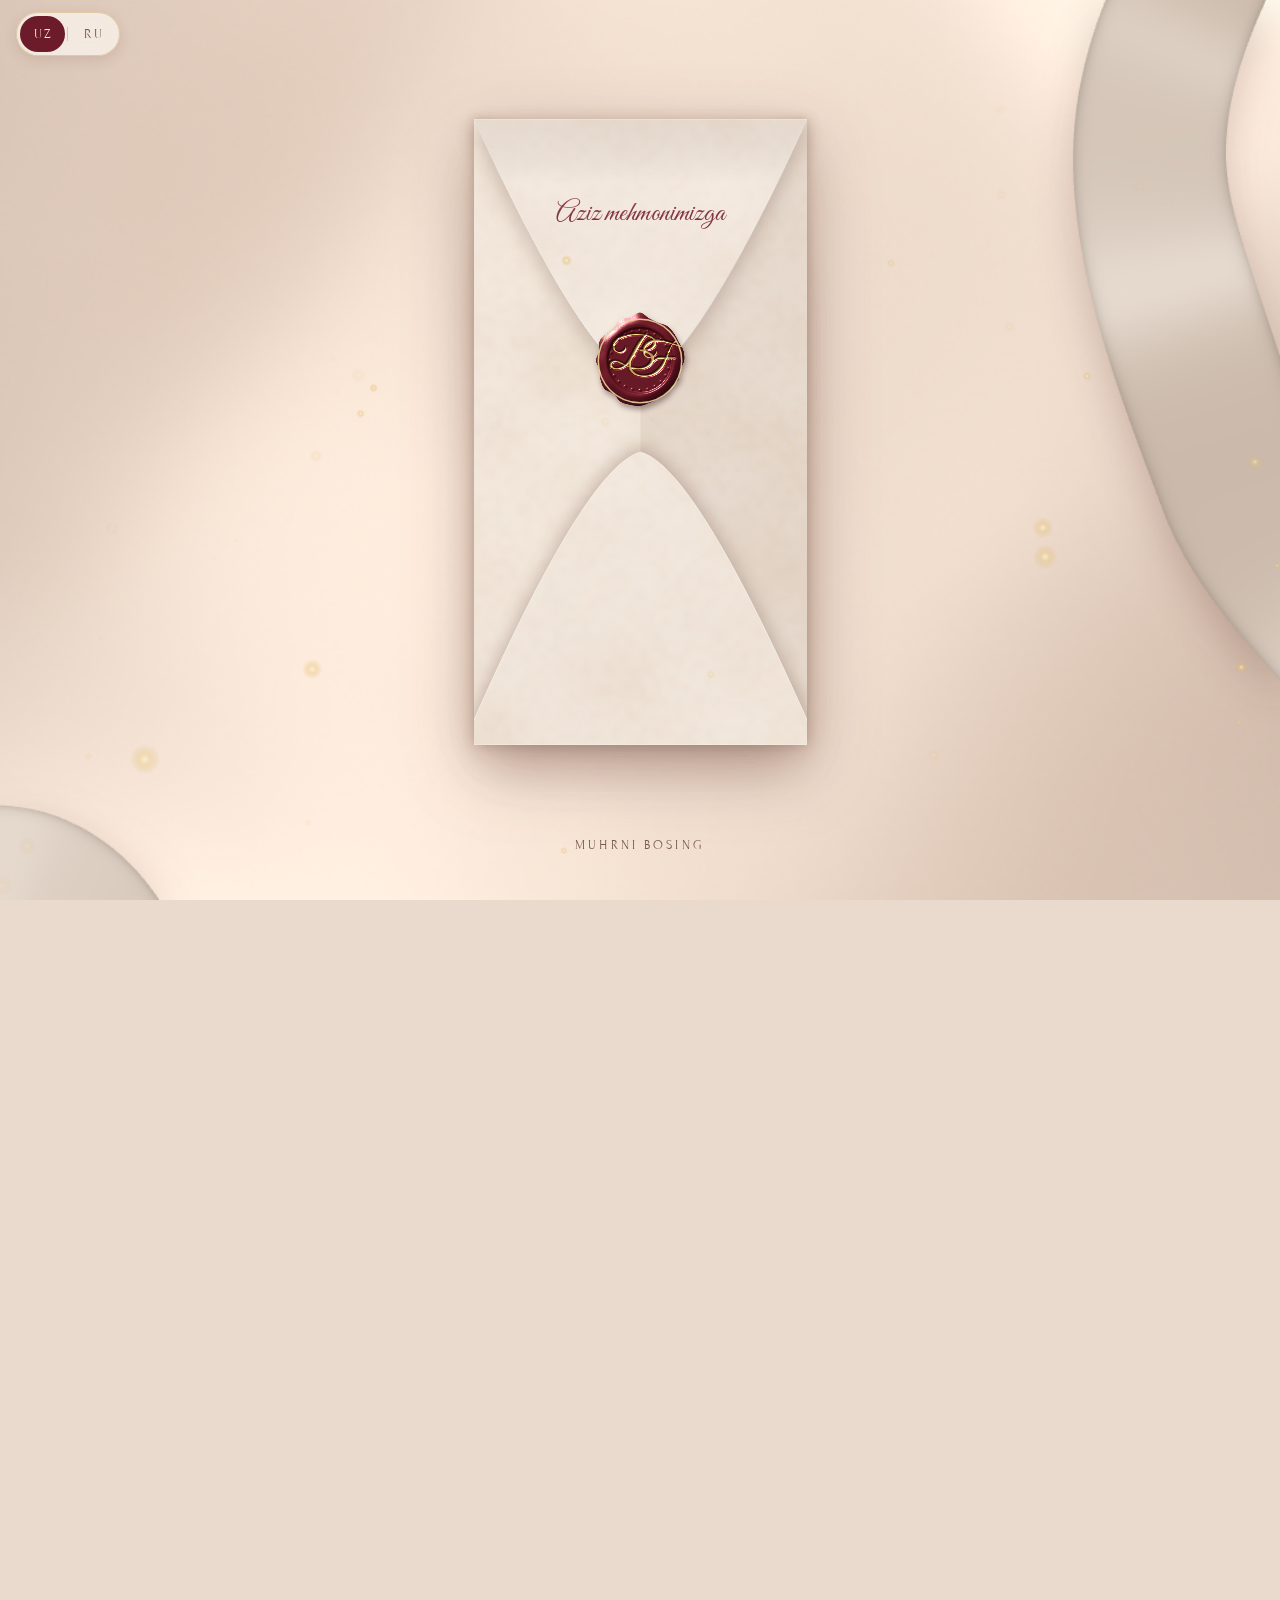
==== commit 5d299dff: "Автообновление сайтов из GitHub, подпись автора в шапке Co-Authored-By: Claude Opus 5.5 <noreply@ant" ====
--- a/index.html
+++ b/index.html
@@ -7,6 +7,7 @@
   <meta name="description" content="Bekzod & Ferangiz — 11 noyabr 2026, Sofinur Hall, Buxoro. Sizni to‘yimizga taklif qilamiz · Приглашаем вас на нашу свадьбу" />
   <meta property="og:title" content="Bekzod & Ferangiz · 11.11.2026" />
   <meta property="og:description" content="Bu kunni sizsiz tasavvur qilolmaymiz · Без вас этот день не будет полным" />
+  <meta name="author" content="Bekzod &amp; Ferangiz" />
   <meta name="theme-color" content="#e9dacd" />
   <link rel="icon" href="data:image/svg+xml,%3Csvg xmlns='http://www.w3.org/2000/svg' viewBox='0 0 64 64'%3E%3Ccircle cx='32' cy='32' r='30' fill='%236c1b2b'/%3E%3Ctext x='32' y='42' font-family='serif' font-size='28' text-anchor='middle' fill='%23e3c486'%3EB%26amp;F%3C/text%3E%3C/svg%3E" />
   <link rel="preload" href="assets/fonts/gv-latin.woff2" as="font" type="font/woff2" crossorigin />
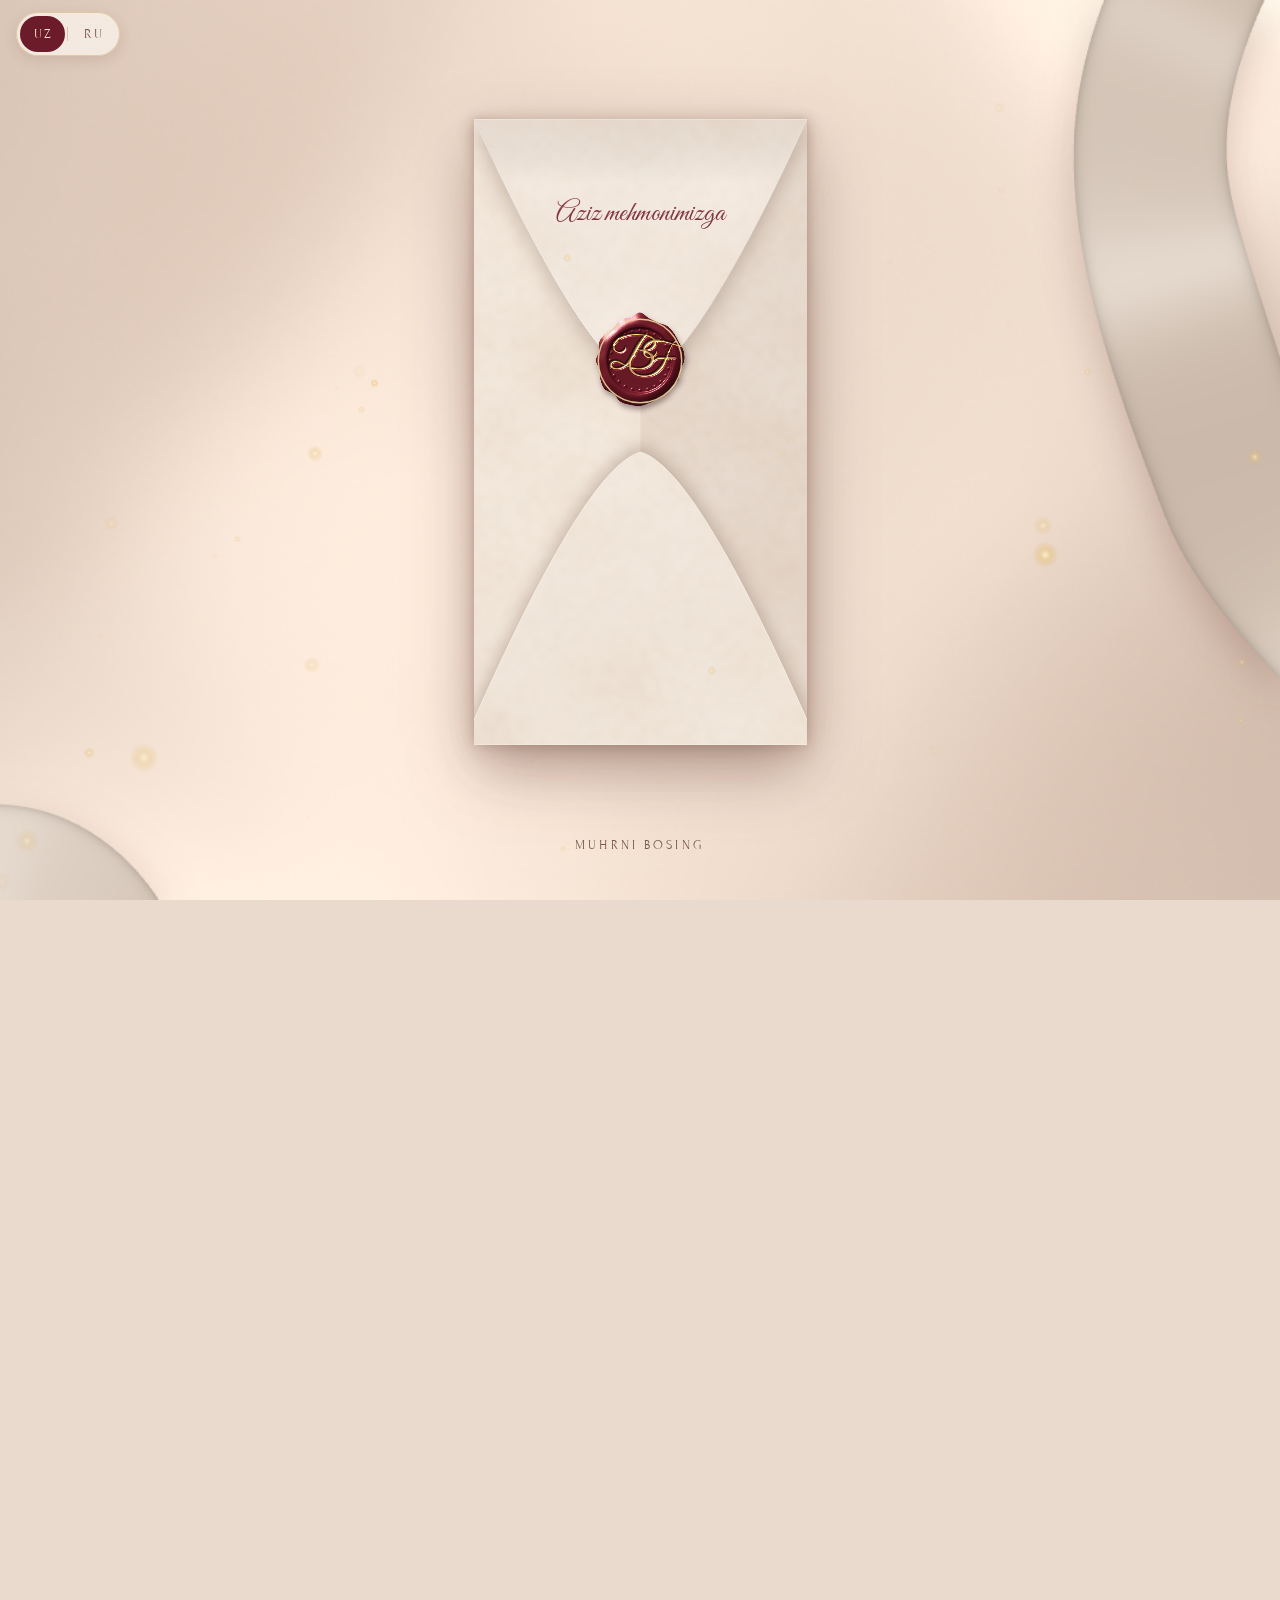
==== commit e59e1632: "Сайт: GSAP локально, свет под заголовками, вуаль под панелью, подсказка в одну строку - GSAP лежит в" ====
--- a/index.html
+++ b/index.html
@@ -7,7 +7,6 @@
   <meta name="description" content="Bekzod & Ferangiz — 11 noyabr 2026, Sofinur Hall, Buxoro. Sizni to‘yimizga taklif qilamiz · Приглашаем вас на нашу свадьбу" />
   <meta property="og:title" content="Bekzod & Ferangiz · 11.11.2026" />
   <meta property="og:description" content="Bu kunni sizsiz tasavvur qilolmaymiz · Без вас этот день не будет полным" />
-  <meta name="author" content="Bekzod &amp; Ferangiz" />
   <meta name="theme-color" content="#e9dacd" />
   <link rel="icon" href="data:image/svg+xml,%3Csvg xmlns='http://www.w3.org/2000/svg' viewBox='0 0 64 64'%3E%3Ccircle cx='32' cy='32' r='30' fill='%236c1b2b'/%3E%3Ctext x='32' y='42' font-family='serif' font-size='28' text-anchor='middle' fill='%23e3c486'%3EB%26amp;F%3C/text%3E%3C/svg%3E" />
   <link rel="preload" href="assets/fonts/gv-latin.woff2" as="font" type="font/woff2" crossorigin />
@@ -230,7 +229,7 @@
     </defs>
   </svg>
 
-  <script src="https://cdn.jsdelivr.net/npm/gsap@3.12.5/dist/gsap.min.js"></script>
+  <script src="js/vendor/gsap.min.js"></script>
   <script src="js/config.js"></script>
   <script src="js/satin.js"></script>
   <script src="js/bake.js"></script>
--- a/css/style.css
+++ b/css/style.css
@@ -395,3 +395,26 @@
 @media (prefers-reduced-motion: reduce) { .swipe.is-on, .swipe__chev { animation: none; } }
 
 .scroll-cue { display: none; }   /* заменена кнопкой «листайте вниз» */
+
+/* ---------- мягкий свет под заголовками: ленты не спорят с текстом ---------- */
+.sec { position: relative; isolation: isolate; }
+.sec::before {
+  content: ""; position: absolute; z-index: -1; pointer-events: none;
+  left: 50%; top: 24px; width: min(118vw, 640px); height: 300px; transform: translateX(-50%);
+  background: radial-gradient(closest-side, rgba(250, 242, 234, .92), rgba(250, 242, 234, .6) 55%, rgba(250, 242, 234, 0));
+}
+
+/* ---------- лёгкая вуаль под верхней панелью, когда страница прокручена ---------- */
+.topbar::before {
+  content: ""; position: fixed; z-index: -1; left: 0; right: 0; top: 0; pointer-events: none;
+  height: calc(max(12px, env(safe-area-inset-top)) + 76px);
+  background: linear-gradient(rgba(240, 228, 218, .94), rgba(240, 228, 218, .7) 55%, rgba(240, 228, 218, 0));
+  opacity: 0; transition: opacity .6s var(--ease);
+}
+body.is-scrolled .topbar::before { opacity: 1; }
+
+/* подсказка всегда в одну строку; на низких экранах — компактнее, чтобы меньше закрывать открытку */
+.swipe { white-space: nowrap; width: max-content; }
+@media (max-height: 640px) {
+  .swipe { bottom: calc(10px + env(safe-area-inset-bottom)); gap: 8px; padding: 9px 15px 8px 17px; font-size: 11px; letter-spacing: .18em; }
+}
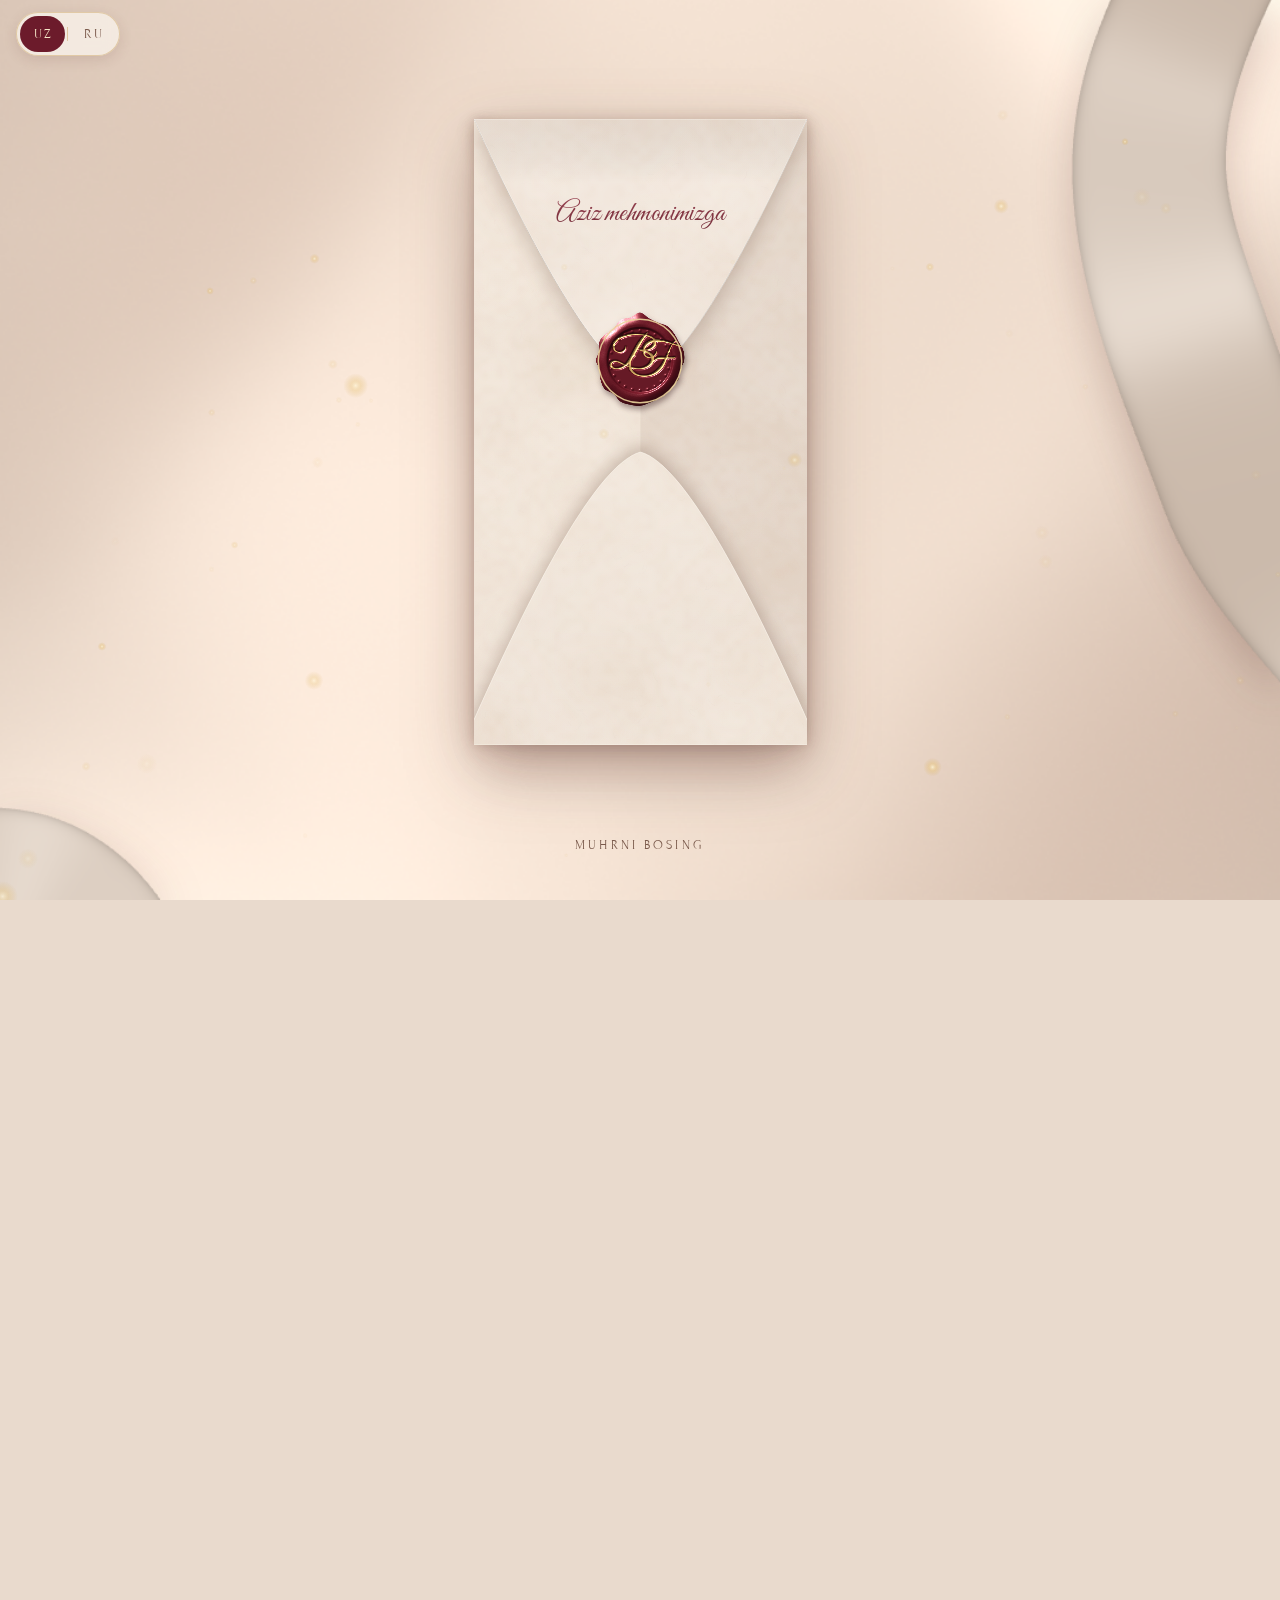
==== commit 92d2cb4e: "Вернуть свадебный сайт как был: меняем только Фотиха Co-Authored-By: Claude Opus 5.5 <noreply@anthro" ====
--- a/index.html
+++ b/index.html
@@ -229,7 +229,7 @@
     </defs>
   </svg>
 
-  <script src="js/vendor/gsap.min.js"></script>
+  <script src="https://cdn.jsdelivr.net/npm/gsap@3.12.5/dist/gsap.min.js"></script>
   <script src="js/config.js"></script>
   <script src="js/satin.js"></script>
   <script src="js/bake.js"></script>
--- a/css/style.css
+++ b/css/style.css
@@ -395,26 +395,3 @@
 @media (prefers-reduced-motion: reduce) { .swipe.is-on, .swipe__chev { animation: none; } }
 
 .scroll-cue { display: none; }   /* заменена кнопкой «листайте вниз» */
-
-/* ---------- мягкий свет под заголовками: ленты не спорят с текстом ---------- */
-.sec { position: relative; isolation: isolate; }
-.sec::before {
-  content: ""; position: absolute; z-index: -1; pointer-events: none;
-  left: 50%; top: 24px; width: min(118vw, 640px); height: 300px; transform: translateX(-50%);
-  background: radial-gradient(closest-side, rgba(250, 242, 234, .92), rgba(250, 242, 234, .6) 55%, rgba(250, 242, 234, 0));
-}
-
-/* ---------- лёгкая вуаль под верхней панелью, когда страница прокручена ---------- */
-.topbar::before {
-  content: ""; position: fixed; z-index: -1; left: 0; right: 0; top: 0; pointer-events: none;
-  height: calc(max(12px, env(safe-area-inset-top)) + 76px);
-  background: linear-gradient(rgba(240, 228, 218, .94), rgba(240, 228, 218, .7) 55%, rgba(240, 228, 218, 0));
-  opacity: 0; transition: opacity .6s var(--ease);
-}
-body.is-scrolled .topbar::before { opacity: 1; }
-
-/* подсказка всегда в одну строку; на низких экранах — компактнее, чтобы меньше закрывать открытку */
-.swipe { white-space: nowrap; width: max-content; }
-@media (max-height: 640px) {
-  .swipe { bottom: calc(10px + env(safe-area-inset-bottom)); gap: 8px; padding: 9px 15px 8px 17px; font-size: 11px; letter-spacing: .18em; }
-}
